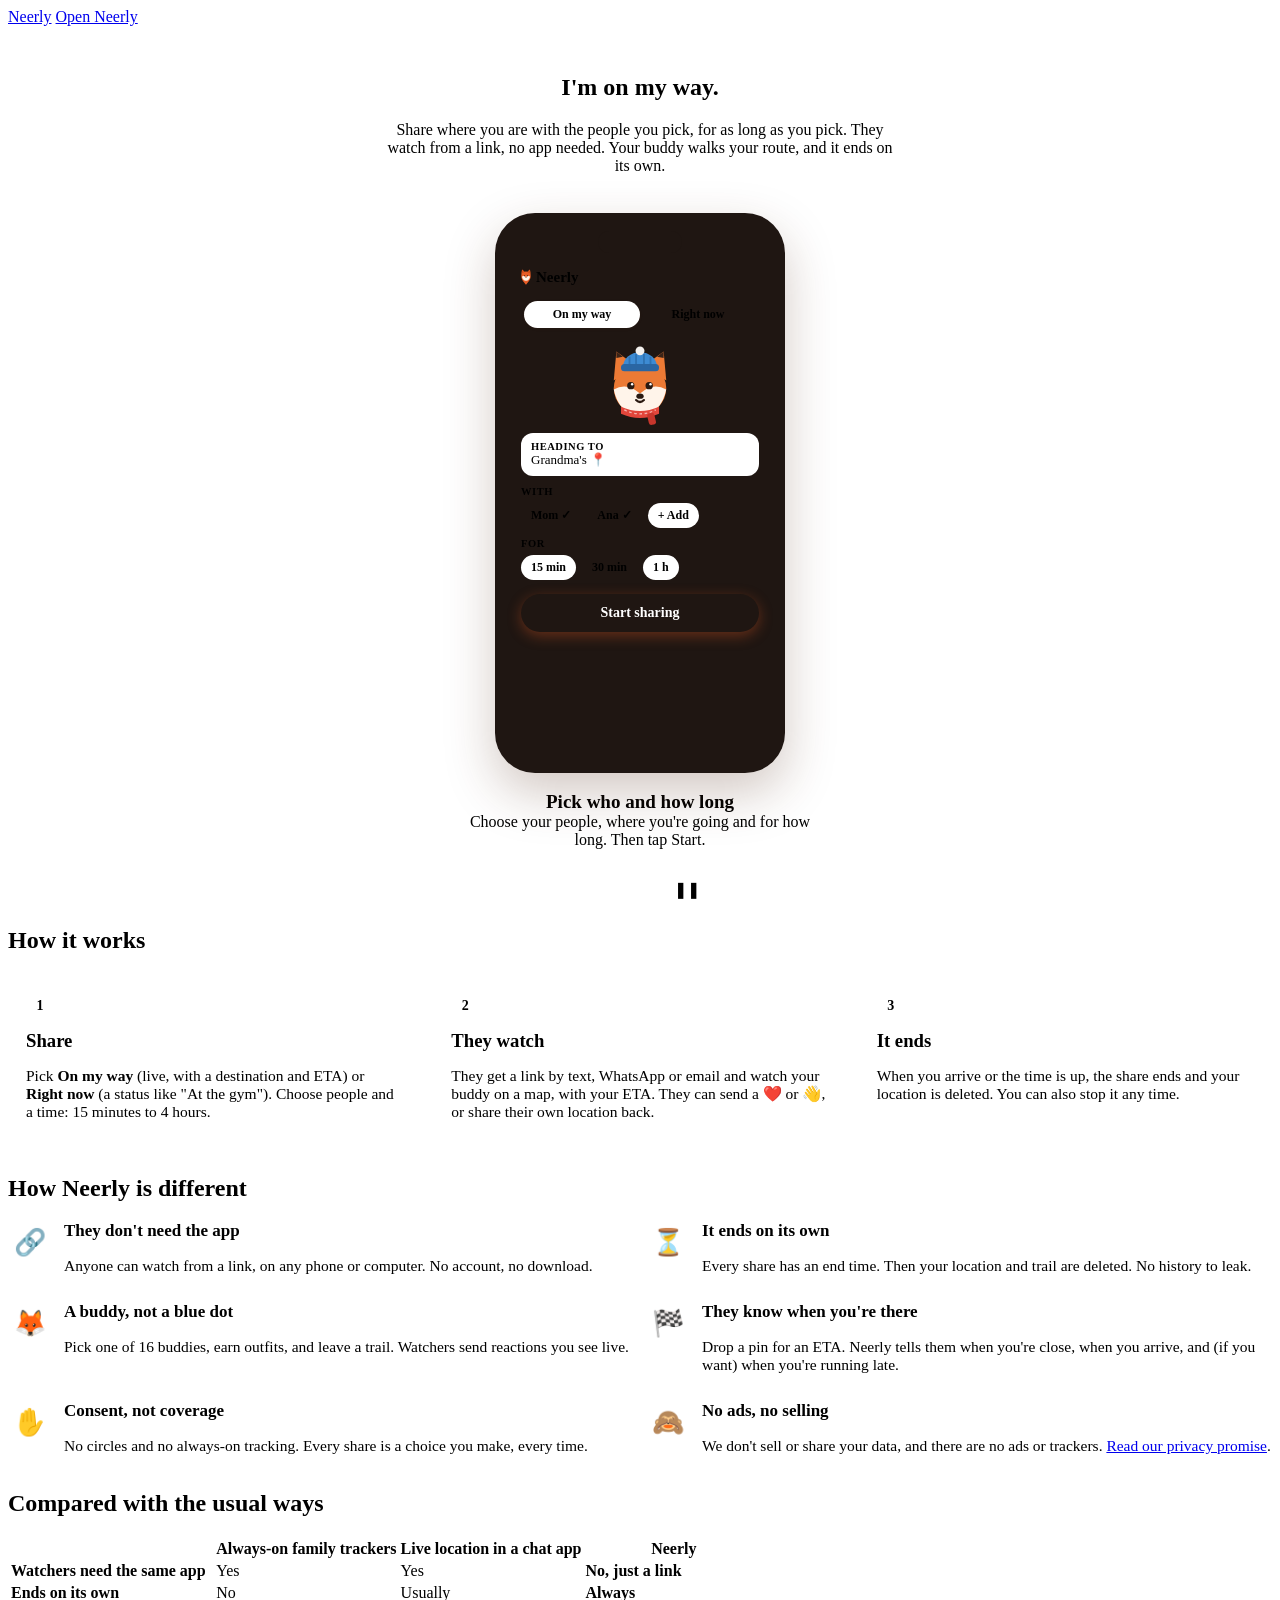
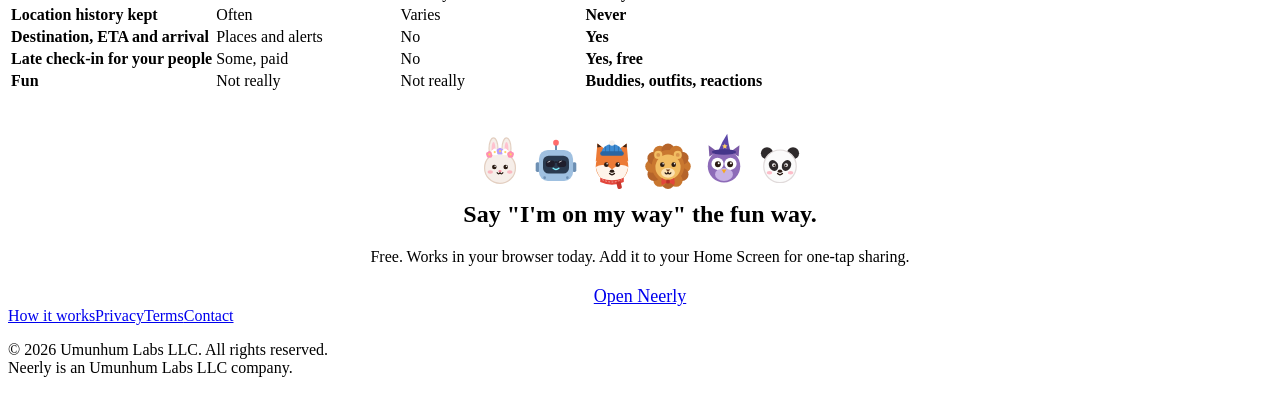
==== how/index.html @ 71abe356 "Add files via upload" ====
<!DOCTYPE html>
<html lang="en">
<head>
<meta charset="UTF-8">
<meta name="viewport" content="width=device-width, initial-scale=1, viewport-fit=cover">
<meta name="theme-color" content="#e85d26">
<title>How Neerly works</title>
<meta name="description" content="Share where you are with the people you pick, for as long as you pick. They watch from a link, no app needed, and it ends on its own.">
<meta property="og:title" content="How Neerly works">
<meta property="og:description" content="Send a link. Your buddy walks your route. It ends on its own.">
<meta property="og:image" content="https://neerly.net/neerly-assets/og.png">
<meta property="og:url" content="https://neerly.net/how/">
<meta name="twitter:card" content="summary_large_image">
<link rel="canonical" href="https://neerly.net/how/">
<link rel="icon" type="image/svg+xml" href="/neerly-assets/mark.svg">
<link rel="icon" type="image/png" sizes="32x32" href="/neerly-assets/favicon-32.png">
<link rel="apple-touch-icon" href="/neerly-assets/apple-touch-icon.png">
<link rel="preconnect" href="https://fonts.googleapis.com">
<link rel="preconnect" href="https://fonts.gstatic.com" crossorigin>
<link href="https://fonts.googleapis.com/css2?family=Figtree:wght@400;500;600;700;800&display=swap" rel="stylesheet">
<link rel="stylesheet" href="/neerly-assets/site.css">
<style>
.hero{text-align:center;padding:28px 0 8px}
.hero .lead{max-width:520px;margin:12px auto 0}
.hero .ctas{display:flex;gap:10px;justify-content:center;margin-top:20px;flex-wrap:wrap}

/* ── The reel ─────────────────────────────────────────── */
.reel{display:flex;flex-direction:column;align-items:center;margin:30px 0 8px}
.phone{position:relative;width:270px;height:540px;border-radius:40px;background:#1f1612;padding:10px;box-shadow:0 20px 50px rgba(80,40,20,.25)}
.phone::before{content:"";position:absolute;top:18px;left:50%;transform:translateX(-50%);width:84px;height:22px;border-radius:12px;background:#1f1612;z-index:5}
.screen{position:relative;width:100%;height:100%;border-radius:31px;overflow:hidden;background:var(--bg)}
.scene{position:absolute;inset:0;padding:46px 16px 16px;opacity:0;transition:opacity .45s ease;pointer-events:none}
.scene.on{opacity:1}
.bud{display:block}
.mini-brand{display:flex;align-items:center;gap:5px;font-weight:800;color:var(--accent);font-size:15px}
.mini-brand i{width:10px;height:16px;background:url(/neerly-assets/mark.svg) center/contain no-repeat}
.seg{display:flex;background:var(--accent-softer);border-radius:999px;padding:3px;margin:12px 0 10px;font-size:12px;font-weight:700}
.seg span{flex:1;text-align:center;padding:6px 0;border-radius:999px;color:var(--sub)}
.seg span.on{background:#fff;color:var(--accent-dark);box-shadow:0 1px 3px rgba(80,40,20,.12)}
.s1-buddy{width:84px;height:84px;margin:4px auto 6px}
.field{background:#fff;border:1px solid var(--border-strong);border-radius:12px;padding:8px 10px;font-size:13px;margin-top:8px}
.field small{display:block;color:var(--muted);font-size:10.5px;font-weight:600;text-transform:uppercase;letter-spacing:.05em}
.chips{display:flex;gap:6px;flex-wrap:wrap;margin-top:6px}
.chip{font-size:12px;font-weight:700;padding:5px 10px;border-radius:999px;background:#fff;border:1px solid var(--border-strong);color:var(--sub)}
.chip.on{background:var(--accent-soft);border-color:var(--accent);color:var(--accent-dark)}
.lbl{font-size:10.5px;font-weight:700;text-transform:uppercase;letter-spacing:.05em;color:var(--muted);margin-top:10px}
.go{margin-top:14px;background:var(--accent);color:#fff;font-weight:800;text-align:center;border-radius:999px;padding:11px 0;font-size:14px;position:relative;box-shadow:0 4px 14px rgba(232,93,38,.35)}
.tap{position:absolute;left:50%;top:50%;width:36px;height:36px;margin:-18px 0 0 -18px;border-radius:50%;background:rgba(255,255,255,.65);opacity:0}
.scene.on .tap{animation:tap 1s ease 1.9s 1 both}
@keyframes tap{0%{opacity:0;transform:scale(.4)}35%{opacity:1;transform:scale(1)}100%{opacity:0;transform:scale(1.8)}}

/* scene 2: Messages */
.msg-top{text-align:center;font-size:12px;color:#8a8f98;border-bottom:1px solid #eee;margin:-46px -16px 10px;padding:44px 0 8px;background:#f7f7f9}
.msg-top b{display:block;color:#222;font-size:13px}
.bubble-in{background:#e9e9eb;border-radius:18px;padding:10px 12px;font-size:13px;color:#111;max-width:85%;margin-top:10px;opacity:0;transform:translateY(8px)}
.linkcard{margin-top:8px;width:88%;border-radius:16px;overflow:hidden;background:#e9e9eb;opacity:0;transform:translateY(8px);position:relative}
.scene.on .bubble-in{animation:rise .4s ease .3s forwards}
.scene.on .linkcard{animation:rise .4s ease .9s forwards}
@keyframes rise{to{opacity:1;transform:none}}
.lc-img{background:var(--bg);display:flex;align-items:center;gap:8px;padding:12px}
.lc-img .bud{width:58px;height:58px;flex:none}
.lc-img b{font-size:14px;line-height:1.2;color:var(--text)}
.lc-img b em{font-style:normal;color:var(--accent-dark)}
.lc-meta{padding:7px 10px;font-size:11px;color:#555}
.lc-meta b{display:block;color:#111;font-size:12px}
.linkcard .tap{background:rgba(0,0,0,.18)}
.scene.on .linkcard .tap{animation-delay:2.2s}
.note2{margin-top:14px;font-size:12px;color:var(--sub);text-align:center;opacity:0}
.scene.on .note2{animation:rise .4s ease 1.6s forwards}

/* scene 3: the live map */
.live-head{margin:-46px -16px 0;padding:44px 14px 10px;background:#fff;border-bottom:1px solid var(--border);font-size:13px}
.live-head b{font-size:14px}
.live-head small{display:block;color:var(--muted);font-size:11.5px}
.map{position:absolute;left:0;right:0;top:100px;bottom:0;background:#f3efe6;overflow:hidden}
.map svg.streets{position:absolute;inset:0}
.walker{position:absolute;left:0;top:0;width:44px;height:44px;offset-path:path('M36 318 C 60 262, 118 284, 128 222 S 196 150, 206 92');offset-rotate:0deg;offset-distance:0%}
.scene.on .walker{animation:walk 4.2s cubic-bezier(.45,.05,.4,1) .3s forwards}
@keyframes walk{to{offset-distance:96%}}
.trail-mask{stroke-dasharray:1;stroke-dashoffset:1}
.scene.on .trail-mask{animation:draw 4.2s cubic-bezier(.45,.05,.4,1) .3s forwards}
@keyframes draw{to{stroke-dashoffset:.04}}
.flag{position:absolute;left:198px;top:62px;font-size:22px}
.eta{position:absolute;left:12px;right:12px;bottom:12px;background:#fff;border-radius:14px;box-shadow:var(--shadow);padding:9px 12px;font-size:13px;display:flex;justify-content:space-between;align-items:center}
.eta b{font-size:15px}
.eta .en{display:inline-grid}
.eta .en b{grid-area:1/1}
.eta .e2{opacity:0}
.scene.on .eta .e1{animation:fadeOut .3s linear 2.8s forwards}
.scene.on .eta .e2{animation:fadeIn .3s linear 2.8s forwards}
@keyframes fadeOut{to{opacity:0}}
@keyframes fadeIn{to{opacity:1}}
.watching{position:absolute;left:12px;top:10px;background:var(--green-soft);color:var(--green);font-weight:700;font-size:12px;border-radius:999px;padding:5px 10px;opacity:0}
.scene.on .watching{animation:rise .4s ease .5s forwards}
.react{position:absolute;right:22px;bottom:70px;font-size:13px;font-weight:700;color:var(--text);background:#fff;border-radius:999px;padding:4px 9px;box-shadow:var(--shadow);opacity:0}
.scene.on .react{animation:floatUp 1.8s ease 1.6s forwards}
.scene.on .react.r2{animation-delay:2.6s;right:60px}
@keyframes floatUp{0%{opacity:0;transform:translateY(10px) scale(.8)}20%{opacity:1;transform:none}80%{opacity:1}100%{opacity:0;transform:translateY(-90px)}}

/* scene 4: arrival */
.arrive{text-align:center;padding-top:40px}
.arrive .bud{width:110px;height:110px;margin:0 auto;animation:none}
.scene.on .arrive .bud{animation:hop .6s ease .2s 2}
@keyframes hop{50%{transform:translateY(-14px)}}
.arrive h4{font-size:19px;font-weight:800;margin-top:12px;line-height:1.25}
.arrive p{font-size:13px;color:var(--sub);margin-top:4px}
.ended{margin-top:22px;background:#fff;border:1px solid var(--border);border-radius:14px;padding:12px;font-size:13px;text-align:left;opacity:0}
.scene.on .ended{animation:rise .4s ease 1.3s forwards}
.ended div{display:flex;gap:8px;align-items:center;margin:4px 0}
.ended .ok{color:var(--green);font-weight:800}
.confetti{position:absolute;inset:0;pointer-events:none}
.confetti span{position:absolute;top:-20px;font-size:18px;opacity:0}
.scene.on .confetti span{animation:fall 2.2s ease-in forwards}
@keyframes fall{0%{opacity:1;transform:translateY(0) rotate(0)}100%{opacity:0;transform:translateY(420px) rotate(260deg)}}

.reel-cap{margin-top:18px;text-align:center;min-height:76px;max-width:360px}
.reel-cap b{display:block;font-size:19px;font-weight:800}
.reel-cap span{color:var(--sub);font-size:16px}
.reel-ctl{display:flex;align-items:center;gap:10px;margin-top:6px}
.reel-ctl button{border:none;background:none;cursor:pointer;font:inherit}
.dots{display:flex;gap:8px}
.dots button{width:10px;height:10px;border-radius:50%;background:var(--border-strong);padding:0}
.dots button.on{background:var(--accent);width:26px;border-radius:999px}
.pp{width:34px;height:34px;border-radius:50%;background:var(--accent-softer)!important;color:var(--accent-dark);font-size:13px;font-weight:800}
@media (prefers-reduced-motion:reduce){
  .scene{transition:none}
  .scene.on *,.scene.on{animation:none!important}
  .scene.on .bubble-in,.scene.on .linkcard,.scene.on .note2,.scene.on .watching,.scene.on .ended{opacity:1;transform:none}
  .walker{offset-distance:70%}.trail-mask{stroke-dashoffset:.3}
}

/* ── Steps and differences ────────────────────────────── */
.steps{display:grid;grid-template-columns:repeat(3,1fr);gap:12px;margin-top:8px}
.steps .card{padding:18px}
.steps .n{display:inline-grid;place-items:center;width:28px;height:28px;border-radius:50%;background:var(--accent-soft);color:var(--accent-dark);font-weight:800;font-size:14px}
.steps h3{margin:10px 0 4px}
.steps p{color:var(--sub);font-size:15.5px}
.usps{display:grid;grid-template-columns:repeat(2,1fr);gap:12px;margin-top:8px}
.usp{display:flex;gap:12px;align-items:flex-start}
.usp .ic{font-size:26px;line-height:1;flex:none;width:44px;height:44px;border-radius:12px;background:var(--accent-softer);display:grid;place-items:center}
.usp h3{margin:0 0 3px;font-size:17px}
.usp p{color:var(--sub);font-size:15.5px}
.cmp td:first-child{font-weight:600}
.cmp td.y{color:var(--green);font-weight:800}
.cmp td.n{color:var(--muted)}
.cmp th:last-child,.cmp td:last-child{background:var(--accent-softer)}
.buddies{display:flex;justify-content:center;gap:4px;margin:6px 0 0}
.buddies svg{width:52px;height:52px}
.cta{text-align:center;margin-top:44px}
.cta .pill{font-size:18px;padding:14px 28px}
@media (max-width:640px){.steps,.usps{grid-template-columns:1fr}.cmp{font-size:13.5px}.cmp th,.cmp td{padding:8px 7px}}
</style>
</head>
<body>
<div class="wrap">
  <header class="top">
    <a class="brand" href="/"><span class="dot"></span>Neerly</a>
    <a class="pill pill-primary" href="/">Open Neerly</a>
  </header>

  <section class="hero">
    <h1>I'm on my way.</h1>
    <p class="lead">Share where you are with the people you pick, for as long as you pick. They watch from a link, no app needed. Your buddy walks your route, and it ends on its own.</p>
  </section>

  <!-- The reel: four short scenes that play on a loop -->
  <section class="reel" aria-label="How Neerly works, in four steps">
    <div class="phone"><div class="screen">

      <div class="scene on" data-cap="1">
        <div class="mini-brand"><i></i>Neerly</div>
        <div class="seg"><span class="on">On my way</span><span>Right now</span></div>
        <svg class="bud s1-buddy" viewBox="0 0 64 64" overflow="visible"><path d="M12 30 L14 8 L29 19 Z" fill="#ec7a35"/><path d="M52 30 L50 8 L35 19 Z" fill="#ec7a35"/><path d="M14 13 L14 8 L19 12 Z" fill="#3a2418"/><path d="M50 13 L50 8 L45 12 Z" fill="#3a2418"/>
     <circle cx="32" cy="36" r="20" fill="#ec7a35"/>
     <path d="M12 37 Q22 31 32 40 Q42 31 52 37 Q48 56 32 56 Q16 56 12 37 Z" fill="#fff4ea"/>
     <circle cx="25" cy="34" r="2.8" fill="#2a1a12"/><circle cx="39" cy="34" r="2.8" fill="#2a1a12"/><circle cx="26" cy="33" r="0.9333333333333332" fill="#fff"/><circle cx="40" cy="33" r="0.9333333333333332" fill="#fff"/><ellipse cx="32" cy="42" rx="2.8" ry="2" fill="#2a1a12"/><path d="M29 45 q3 3 6 0" stroke="#2a1a12" stroke-width="1.7" fill="none" stroke-linecap="round"/><path d="M17.5 50 Q32 56.5 46.5 50 L46.5 55.5 Q32 62 17.5 55.5 Z" fill="#e2463b"/><path d="M20 52.5 Q32 58.5 44 52.5" stroke="#fff" stroke-width="1" stroke-dasharray="2 2" fill="none" opacity=".6"/><rect x="37" y="55" width="5.5" height="9" rx="2" fill="#c7362c" transform="rotate(-14 39.7 55)"/><path d="M19 20 a13 11.5 0 0 1 26 0 z" fill="#3d8bd3"/><path d="M24 12 v7 M29 9.5 v9 M35 9.5 v9 M40 12 v7" stroke="#2f73b3" stroke-width="1.4"/><rect x="17.5" y="17.5" width="29" height="5.5" rx="2.7" fill="#2a66a3"/><circle cx="32" cy="7.5" r="3.4" fill="#f4f1ee"/></svg>
        <div class="field"><small>Heading to</small>Grandma's 📍</div>
        <div class="lbl">With</div>
        <div class="chips"><span class="chip on">Mom ✓</span><span class="chip on">Ana ✓</span><span class="chip">+ Add</span></div>
        <div class="lbl">For</div>
        <div class="chips"><span class="chip">15 min</span><span class="chip on">30 min</span><span class="chip">1 h</span></div>
        <div class="go">Start sharing<span class="tap"></span></div>
      </div>

      <div class="scene" data-cap="2">
        <div class="msg-top"><b>Joy</b>Messages</div>
        <div class="bubble-in">Leaving now!</div>
        <div class="linkcard">
          <div class="lc-img"><svg class="bud" viewBox="0 0 64 64" overflow="visible"><path d="M12 30 L14 8 L29 19 Z" fill="#ec7a35"/><path d="M52 30 L50 8 L35 19 Z" fill="#ec7a35"/><path d="M14 13 L14 8 L19 12 Z" fill="#3a2418"/><path d="M50 13 L50 8 L45 12 Z" fill="#3a2418"/>
     <circle cx="32" cy="36" r="20" fill="#ec7a35"/>
     <path d="M12 37 Q22 31 32 40 Q42 31 52 37 Q48 56 32 56 Q16 56 12 37 Z" fill="#fff4ea"/>
     <circle cx="25" cy="34" r="2.8" fill="#2a1a12"/><circle cx="39" cy="34" r="2.8" fill="#2a1a12"/><circle cx="26" cy="33" r="0.9333333333333332" fill="#fff"/><circle cx="40" cy="33" r="0.9333333333333332" fill="#fff"/><ellipse cx="32" cy="42" rx="2.8" ry="2" fill="#2a1a12"/><path d="M29 45 q3 3 6 0" stroke="#2a1a12" stroke-width="1.7" fill="none" stroke-linecap="round"/><path d="M17.5 50 Q32 56.5 46.5 50 L46.5 55.5 Q32 62 17.5 55.5 Z" fill="#e2463b"/><path d="M20 52.5 Q32 58.5 44 52.5" stroke="#fff" stroke-width="1" stroke-dasharray="2 2" fill="none" opacity=".6"/><rect x="37" y="55" width="5.5" height="9" rx="2" fill="#c7362c" transform="rotate(-14 39.7 55)"/><path d="M19 20 a13 11.5 0 0 1 26 0 z" fill="#3d8bd3"/><path d="M24 12 v7 M29 9.5 v9 M35 9.5 v9 M40 12 v7" stroke="#2f73b3" stroke-width="1.4"/><rect x="17.5" y="17.5" width="29" height="5.5" rx="2.7" fill="#2a66a3"/><circle cx="32" cy="7.5" r="3.4" fill="#f4f1ee"/></svg><b>Joy is on the way to <em>Grandma's</em></b></div>
          <div class="lc-meta"><b>Tap to watch live · Neerly</b>go.neerly.net</div>
          <span class="tap"></span>
        </div>
        <p class="note2">Opens in the browser.<br>No app. No sign-up.</p>
      </div>

      <div class="scene" data-cap="3">
        <div class="live-head"><b>Joy</b> is on the way<small>to Grandma's · until 6:45 PM</small></div>
        <div class="map">
          <svg class="streets" viewBox="0 0 250 420" preserveAspectRatio="xMidYMid slice" aria-hidden="true">
            <defs><mask id="reveal"><path class="trail-mask" pathLength="1" d="M36 318 C 60 262, 118 284, 128 222 S 196 150, 206 92" stroke="#fff" stroke-width="12" fill="none"/></mask></defs>
            <g stroke="#fff" stroke-width="14" fill="none" stroke-linecap="round">
              <path d="M-10 300 L260 250"/><path d="M60 -10 L110 430"/><path d="M-10 140 L260 110"/><path d="M180 -10 L230 430"/>
            </g>
            <g stroke="#fff" stroke-width="6" fill="none"><path d="M-10 210 L260 190"/><path d="M140 -10 L150 430"/><path d="M20 -10 L30 430"/></g>
            <rect x="160" y="300" width="70" height="60" rx="8" fill="#d9ead3"/><rect x="74" y="20" width="56" height="70" rx="8" fill="#d9ead3"/>
            <path mask="url(#reveal)" d="M36 318 C 60 262, 118 284, 128 222 S 196 150, 206 92" stroke="#e85d26" stroke-width="5" stroke-dasharray="0.1 9" stroke-linecap="round" fill="none"/>
          </svg>
          <span class="flag" aria-hidden="true">🏁</span>
          <svg class="bud walker" viewBox="0 0 64 64" overflow="visible"><path d="M12 30 L14 8 L29 19 Z" fill="#ec7a35"/><path d="M52 30 L50 8 L35 19 Z" fill="#ec7a35"/><path d="M14 13 L14 8 L19 12 Z" fill="#3a2418"/><path d="M50 13 L50 8 L45 12 Z" fill="#3a2418"/>
     <circle cx="32" cy="36" r="20" fill="#ec7a35"/>
     <path d="M12 37 Q22 31 32 40 Q42 31 52 37 Q48 56 32 56 Q16 56 12 37 Z" fill="#fff4ea"/>
     <circle cx="25" cy="34" r="2.8" fill="#2a1a12"/><circle cx="39" cy="34" r="2.8" fill="#2a1a12"/><circle cx="26" cy="33" r="0.9333333333333332" fill="#fff"/><circle cx="40" cy="33" r="0.9333333333333332" fill="#fff"/><ellipse cx="32" cy="42" rx="2.8" ry="2" fill="#2a1a12"/><path d="M29 45 q3 3 6 0" stroke="#2a1a12" stroke-width="1.7" fill="none" stroke-linecap="round"/><path d="M17.5 50 Q32 56.5 46.5 50 L46.5 55.5 Q32 62 17.5 55.5 Z" fill="#e2463b"/><path d="M20 52.5 Q32 58.5 44 52.5" stroke="#fff" stroke-width="1" stroke-dasharray="2 2" fill="none" opacity=".6"/><rect x="37" y="55" width="5.5" height="9" rx="2" fill="#c7362c" transform="rotate(-14 39.7 55)"/><path d="M19 20 a13 11.5 0 0 1 26 0 z" fill="#3d8bd3"/><path d="M24 12 v7 M29 9.5 v9 M35 9.5 v9 M40 12 v7" stroke="#2f73b3" stroke-width="1.4"/><rect x="17.5" y="17.5" width="29" height="5.5" rx="2.7" fill="#2a66a3"/><circle cx="32" cy="7.5" r="3.4" fill="#f4f1ee"/></svg>
          <span class="watching">👀 Mom is watching</span>
          <span class="react">❤️ Mom</span><span class="react r2">👋 Ana</span>
          <div class="eta"><span>Joy is <span class="en"><b class="e1">~7 min</b><b class="e2">~2 min</b></span> away</span><span class="muted">🔋 82%</span></div>
        </div>
      </div>

      <div class="scene" data-cap="4">
        <div class="confetti" aria-hidden="true"><span style="left:12%;animation-delay:.1s">🎉</span><span style="left:34%;animation-delay:.35s">✨</span><span style="left:58%;animation-delay:.2s">🎊</span><span style="left:80%;animation-delay:.5s">✨</span></div>
        <div class="arrive">
          <svg class="bud" viewBox="0 0 64 64" overflow="visible"><path d="M12 30 L14 8 L29 19 Z" fill="#ec7a35"/><path d="M52 30 L50 8 L35 19 Z" fill="#ec7a35"/><path d="M14 13 L14 8 L19 12 Z" fill="#3a2418"/><path d="M50 13 L50 8 L45 12 Z" fill="#3a2418"/>
     <circle cx="32" cy="36" r="20" fill="#ec7a35"/>
     <path d="M12 37 Q22 31 32 40 Q42 31 52 37 Q48 56 32 56 Q16 56 12 37 Z" fill="#fff4ea"/>
     <circle cx="25" cy="34" r="2.8" fill="#2a1a12"/><circle cx="39" cy="34" r="2.8" fill="#2a1a12"/><circle cx="26" cy="33" r="0.9333333333333332" fill="#fff"/><circle cx="40" cy="33" r="0.9333333333333332" fill="#fff"/><ellipse cx="32" cy="42" rx="2.8" ry="2" fill="#2a1a12"/><path d="M29 45 q3 3 6 0" stroke="#2a1a12" stroke-width="1.7" fill="none" stroke-linecap="round"/><path d="M17.5 50 Q32 56.5 46.5 50 L46.5 55.5 Q32 62 17.5 55.5 Z" fill="#e2463b"/><path d="M20 52.5 Q32 58.5 44 52.5" stroke="#fff" stroke-width="1" stroke-dasharray="2 2" fill="none" opacity=".6"/><rect x="37" y="55" width="5.5" height="9" rx="2" fill="#c7362c" transform="rotate(-14 39.7 55)"/><path d="M19 20 a13 11.5 0 0 1 26 0 z" fill="#3d8bd3"/><path d="M24 12 v7 M29 9.5 v9 M35 9.5 v9 M40 12 v7" stroke="#2f73b3" stroke-width="1.4"/><rect x="17.5" y="17.5" width="29" height="5.5" rx="2.7" fill="#2a66a3"/><circle cx="32" cy="7.5" r="3.4" fill="#f4f1ee"/></svg>
          <h4>Joy arrived at<br>Grandma's 🎉</h4>
          <p>Mom and Ana were told.</p>
          <div class="ended">
            <div><span class="ok">✓</span>Share ended by itself</div>
            <div><span class="ok">✓</span>Location and trail deleted</div>
            <div><span class="ok">✓</span>The link stops working</div>
          </div>
        </div>
      </div>

    </div></div>

    <div class="reel-cap" aria-live="polite"><b id="cap-t">Pick who and how long</b><span id="cap-s">Choose your people, where you're going and for how long. Then tap Start.</span></div>
    <div class="reel-ctl">
      <div class="dots" role="tablist">
        <button role="tab" aria-label="Step 1: pick who and how long" class="on"></button>
        <button role="tab" aria-label="Step 2: they get a link"></button>
        <button role="tab" aria-label="Step 3: they watch your buddy"></button>
        <button role="tab" aria-label="Step 4: you arrive, it ends"></button>
      </div>
      <button class="pp" id="pp" aria-label="Pause">❚❚</button>
    </div>
  </section>

  <h2>How it works</h2>
  <div class="steps">
    <div class="card"><span class="n">1</span><h3>Share</h3><p>Pick <b>On my way</b> (live, with a destination and ETA) or <b>Right now</b> (a status like "At the gym"). Choose people and a time: 15 minutes to 4 hours.</p></div>
    <div class="card"><span class="n">2</span><h3>They watch</h3><p>They get a link by text, WhatsApp or email and watch your buddy on a map, with your ETA. They can send a ❤️ or 👋, or share their own location back.</p></div>
    <div class="card"><span class="n">3</span><h3>It ends</h3><p>When you arrive or the time is up, the share ends and your location is deleted. You can also stop it any time.</p></div>
  </div>

  <h2>How Neerly is different</h2>
  <div class="usps">
    <div class="card usp"><span class="ic">🔗</span><div><h3>They don't need the app</h3><p>Anyone can watch from a link, on any phone or computer. No account, no download.</p></div></div>
    <div class="card usp"><span class="ic">⏳</span><div><h3>It ends on its own</h3><p>Every share has an end time. Then your location and trail are deleted. No history to leak.</p></div></div>
    <div class="card usp"><span class="ic">🦊</span><div><h3>A buddy, not a blue dot</h3><p>Pick one of 16 buddies, earn outfits, and leave a trail. Watchers send reactions you see live.</p></div></div>
    <div class="card usp"><span class="ic">🏁</span><div><h3>They know when you're there</h3><p>Drop a pin for an ETA. Neerly tells them when you're close, when you arrive, and (if you want) when you're running late.</p></div></div>
    <div class="card usp"><span class="ic">✋</span><div><h3>Consent, not coverage</h3><p>No circles and no always-on tracking. Every share is a choice you make, every time.</p></div></div>
    <div class="card usp"><span class="ic">🙈</span><div><h3>No ads, no selling</h3><p>We don't sell or share your data, and there are no ads or trackers. <a href="/privacy/">Read our privacy promise</a>.</p></div></div>
  </div>

  <h2>Compared with the usual ways</h2>
  <div class="scroll-x">
  <table class="tbl cmp">
    <tr><th></th><th>Always-on family trackers</th><th>Live location in a chat app</th><th>Neerly</th></tr>
    <tr><td>Watchers need the same app</td><td class="n">Yes</td><td class="n">Yes</td><td class="y">No, just a link</td></tr>
    <tr><td>Ends on its own</td><td class="n">No</td><td>Usually</td><td class="y">Always</td></tr>
    <tr><td>Location history kept</td><td class="n">Often</td><td>Varies</td><td class="y">Never</td></tr>
    <tr><td>Destination, ETA and arrival</td><td>Places and alerts</td><td class="n">No</td><td class="y">Yes</td></tr>
    <tr><td>Late check-in for your people</td><td>Some, paid</td><td class="n">No</td><td class="y">Yes, free</td></tr>
    <tr><td>Fun</td><td class="n">Not really</td><td class="n">Not really</td><td class="y">Buddies, outfits, reactions</td></tr>
  </table>
  </div>

  <div class="cta">
    <div class="buddies" aria-hidden="true">
      <svg viewBox="0 0 64 64" overflow="visible"><ellipse cx="24" cy="14" rx="5.5" ry="13" fill="#f6eee9" stroke="#e3cfc1" stroke-width="1.5"/><ellipse cx="24" cy="15" rx="2.4" ry="9" fill="#ffc2cf"/>
     <ellipse cx="40" cy="14" rx="5.5" ry="13" fill="#f6eee9" stroke="#e3cfc1" stroke-width="1.5"/><ellipse cx="40" cy="15" rx="2.4" ry="9" fill="#ffc2cf"/>
     <circle cx="32" cy="38" r="19" fill="#f6eee9" stroke="#e3cfc1" stroke-width="1.5"/>
     <circle cx="25" cy="37" r="2.8" fill="#2a1a12"/><circle cx="39" cy="37" r="2.8" fill="#2a1a12"/><circle cx="26" cy="36" r="0.9333333333333332" fill="#fff"/><circle cx="40" cy="36" r="0.9333333333333332" fill="#fff"/><ellipse cx="20" cy="43" rx="3.4" ry="2.1" fill="#ff7f98" opacity=".5"/><ellipse cx="44" cy="43" rx="3.4" ry="2.1" fill="#ff7f98" opacity=".5"/><ellipse cx="32" cy="42" rx="2" ry="1.4" fill="#ff8fa3"/><path d="M28.5 44 q1.75 2.6 3.5 0 q1.75 2.6 3.5 0" stroke="#2a1a12" stroke-width="1.6" fill="none" stroke-linecap="round"/><path d="M17 23 Q32 15 47 23" stroke="#5cae5a" stroke-width="2" fill="none"/><g transform="translate(19 21.5)"><circle r="2.3" cx="0" cy="-2" fill="#ff8fb1"/><circle r="2.3" cx="1.9" cy="-0.6" fill="#ff8fb1"/><circle r="2.3" cx="1.2" cy="1.7" fill="#ff8fb1"/><circle r="2.3" cx="-1.2" cy="1.7" fill="#ff8fb1"/><circle r="2.3" cx="-1.9" cy="-0.6" fill="#ff8fb1"/><circle r="1.4" fill="#ffd166"/></g><g transform="translate(25.5 18.5)"><circle r="2.3" cx="0" cy="-2" fill="#fff"/><circle r="2.3" cx="1.9" cy="-0.6" fill="#fff"/><circle r="2.3" cx="1.2" cy="1.7" fill="#fff"/><circle r="2.3" cx="-1.2" cy="1.7" fill="#fff"/><circle r="2.3" cx="-1.9" cy="-0.6" fill="#fff"/><circle r="1.4" fill="#ffd166"/></g><g transform="translate(32 17.5)"><circle r="2.3" cx="0" cy="-2" fill="#b69cff"/><circle r="2.3" cx="1.9" cy="-0.6" fill="#b69cff"/><circle r="2.3" cx="1.2" cy="1.7" fill="#b69cff"/><circle r="2.3" cx="-1.2" cy="1.7" fill="#b69cff"/><circle r="2.3" cx="-1.9" cy="-0.6" fill="#b69cff"/><circle r="1.4" fill="#ffd166"/></g><g transform="translate(38.5 18.5)"><circle r="2.3" cx="0" cy="-2" fill="#fff"/><circle r="2.3" cx="1.9" cy="-0.6" fill="#fff"/><circle r="2.3" cx="1.2" cy="1.7" fill="#fff"/><circle r="2.3" cx="-1.2" cy="1.7" fill="#fff"/><circle r="2.3" cx="-1.9" cy="-0.6" fill="#fff"/><circle r="1.4" fill="#ffd166"/></g><g transform="translate(45 21.5)"><circle r="2.3" cx="0" cy="-2" fill="#ff8fb1"/><circle r="2.3" cx="1.9" cy="-0.6" fill="#ff8fb1"/><circle r="2.3" cx="1.2" cy="1.7" fill="#ff8fb1"/><circle r="2.3" cx="-1.2" cy="1.7" fill="#ff8fb1"/><circle r="2.3" cx="-1.9" cy="-0.6" fill="#ff8fb1"/><circle r="1.4" fill="#ffd166"/></g></svg><svg viewBox="0 0 64 64" overflow="visible"><path d="M32 16 V8" stroke="#6d8fb3" stroke-width="2.5"/><circle cx="32" cy="7" r="3.5" fill="#ff6b6b"/>
     <rect x="7" y="31" width="5" height="12" rx="2" fill="#6d8fb3"/><rect x="52" y="31" width="5" height="12" rx="2" fill="#6d8fb3"/>
     <rect x="11" y="16" width="42" height="38" rx="11" fill="#9fc0e0"/><rect x="16" y="23" width="32" height="22" rx="7" fill="#2a3a4f"/>
     <circle cx="25" cy="33" r="3.2" fill="#7ff0ff"/><circle cx="39" cy="33" r="3.2" fill="#7ff0ff"/><path d="M28.5 38.5 q3.5 3 7 0" stroke="#7ff0ff" stroke-width="1.8" fill="none" stroke-linecap="round"/>
     <circle cx="18" cy="50" r="1.6" fill="#6d8fb3"/><circle cx="46" cy="50" r="1.6" fill="#6d8fb3"/><rect x="19.5" y="28.8" width="11" height="8" rx="3.2" fill="#1f1d2b"/><rect x="33.5" y="28.8" width="11" height="8" rx="3.2" fill="#1f1d2b"/><path d="M30.5 31.5 Q32 29.5 33.5 31.5" stroke="#1f1d2b" stroke-width="1.6" fill="none"/><path d="M22 31 l2.5 -1.2 M36 31 l2.5 -1.2" stroke="#fff" stroke-width="1.1" stroke-linecap="round" opacity=".8"/></svg><svg viewBox="0 0 64 64" overflow="visible"><path d="M12 30 L14 8 L29 19 Z" fill="#ec7a35"/><path d="M52 30 L50 8 L35 19 Z" fill="#ec7a35"/><path d="M14 13 L14 8 L19 12 Z" fill="#3a2418"/><path d="M50 13 L50 8 L45 12 Z" fill="#3a2418"/>
     <circle cx="32" cy="36" r="20" fill="#ec7a35"/>
     <path d="M12 37 Q22 31 32 40 Q42 31 52 37 Q48 56 32 56 Q16 56 12 37 Z" fill="#fff4ea"/>
     <circle cx="25" cy="34" r="2.8" fill="#2a1a12"/><circle cx="39" cy="34" r="2.8" fill="#2a1a12"/><circle cx="26" cy="33" r="0.9333333333333332" fill="#fff"/><circle cx="40" cy="33" r="0.9333333333333332" fill="#fff"/><ellipse cx="32" cy="42" rx="2.8" ry="2" fill="#2a1a12"/><path d="M29 45 q3 3 6 0" stroke="#2a1a12" stroke-width="1.7" fill="none" stroke-linecap="round"/><path d="M17.5 50 Q32 56.5 46.5 50 L46.5 55.5 Q32 62 17.5 55.5 Z" fill="#e2463b"/><path d="M20 52.5 Q32 58.5 44 52.5" stroke="#fff" stroke-width="1" stroke-dasharray="2 2" fill="none" opacity=".6"/><rect x="37" y="55" width="5.5" height="9" rx="2" fill="#c7362c" transform="rotate(-14 39.7 55)"/><path d="M19 20 a13 11.5 0 0 1 26 0 z" fill="#3d8bd3"/><path d="M24 12 v7 M29 9.5 v9 M35 9.5 v9 M40 12 v7" stroke="#2f73b3" stroke-width="1.4"/><rect x="17.5" y="17.5" width="29" height="5.5" rx="2.7" fill="#2a66a3"/><circle cx="32" cy="7.5" r="3.4" fill="#f4f1ee"/></svg><svg viewBox="0 0 64 64" overflow="visible"><circle cx="52.0" cy="36.0" r="8" fill="#c9772f"/><circle cx="49.3" cy="46.0" r="8" fill="#b5642a"/><circle cx="42.0" cy="53.3" r="8" fill="#c9772f"/><circle cx="32.0" cy="56.0" r="8" fill="#b5642a"/><circle cx="22.0" cy="53.3" r="8" fill="#c9772f"/><circle cx="14.7" cy="46.0" r="8" fill="#b5642a"/><circle cx="12.0" cy="36.0" r="8" fill="#c9772f"/><circle cx="14.7" cy="26.0" r="8" fill="#b5642a"/><circle cx="22.0" cy="18.7" r="8" fill="#c9772f"/><circle cx="32.0" cy="16.0" r="8" fill="#b5642a"/><circle cx="42.0" cy="18.7" r="8" fill="#c9772f"/><circle cx="49.3" cy="26.0" r="8" fill="#b5642a"/>
     <circle cx="32" cy="36" r="20" fill="#c9772f"/>
     <circle cx="20" cy="22" r="5" fill="#f2bd62"/><circle cx="44" cy="22" r="5" fill="#f2bd62"/><circle cx="20" cy="22" r="2.4" fill="#d9944a"/><circle cx="44" cy="22" r="2.4" fill="#d9944a"/>
     <circle cx="32" cy="37" r="15.5" fill="#f2bd62"/><ellipse cx="32" cy="44" rx="8.5" ry="6" fill="#fbe2b3"/>
     <circle cx="25" cy="34" r="2.8" fill="#2a1a12"/><circle cx="39" cy="34" r="2.8" fill="#2a1a12"/><circle cx="26" cy="33" r="0.9333333333333332" fill="#fff"/><circle cx="40" cy="33" r="0.9333333333333332" fill="#fff"/><path d="M29.2 40 h5.6 l-2.8 3 Z" fill="#6e3f22"/><path d="M32 43 v1.5" stroke="#2a1a12" stroke-width="1.4"/><path d="M28.5 44.2 q1.75 2.6 3.5 0 q1.75 2.6 3.5 0" stroke="#2a1a12" stroke-width="1.6" fill="none" stroke-linecap="round"/><path d="M32 55 L24.5 50.5 Q23 55 24.5 59.5 Z M32 55 L39.5 50.5 Q41 55 39.5 59.5 Z" fill="#e2463b"/><rect x="29.8" y="52.7" width="4.4" height="4.6" rx="1.4" fill="#b8302a"/></svg><svg viewBox="0 0 64 64" overflow="visible"><path d="M14 24 L13 10 L24 18 Z" fill="#7b5aa6"/><path d="M50 24 L51 10 L40 18 Z" fill="#7b5aa6"/>
     <circle cx="32" cy="36" r="20" fill="#8d6bb8"/><ellipse cx="32" cy="46" rx="11" ry="8" fill="#c7b2e4"/>
     <circle cx="24" cy="33" r="7.5" fill="#fff"/><circle cx="40" cy="33" r="7.5" fill="#fff"/>
     <circle cx="24.5" cy="33.5" r="3.6" fill="#2a1a12"/><circle cx="39.5" cy="33.5" r="3.6" fill="#2a1a12"/><circle cx="25.5" cy="32.3" r="1.2" fill="#fff"/><circle cx="40.5" cy="32.3" r="1.2" fill="#fff"/>
     <path d="M29 40 L35 40 L32 45 Z" fill="#f6a623"/><path d="M24.5 18 Q30 5 36 -4 Q37 7 40 18 Z" fill="#5b47a8"/><ellipse cx="32" cy="18.5" rx="15" ry="3.4" fill="#45358a"/><path d="M33 8 l1 2.2 2.4 .3 -1.8 1.6 .5 2.4 -2.1 -1.2 -2.1 1.2 .5 -2.4 -1.8 -1.6 2.4 -.3z" fill="#ffd166"/></svg><svg viewBox="0 0 64 64" overflow="visible"><circle cx="16" cy="20" r="7.5" fill="#2e2a2b"/><circle cx="48" cy="20" r="7.5" fill="#2e2a2b"/>
     <circle cx="32" cy="36" r="20" fill="#fbfbfb" stroke="#e0dada" stroke-width="1.5"/>
     <ellipse cx="24" cy="35" rx="5.5" ry="7" fill="#2e2a2b" transform="rotate(-28 24 35)"/><ellipse cx="40" cy="35" rx="5.5" ry="7" fill="#2e2a2b" transform="rotate(28 40 35)"/>
     <circle cx="24.5" cy="34.5" r="2.3" fill="#fff"/><circle cx="39.5" cy="34.5" r="2.3" fill="#fff"/><circle cx="25" cy="35" r="1.2" fill="#2a1a12"/><circle cx="39" cy="35" r="1.2" fill="#2a1a12"/>
     <ellipse cx="19" cy="44" rx="3.4" ry="2.1" fill="#ff7f98" opacity=".5"/><ellipse cx="45" cy="44" rx="3.4" ry="2.1" fill="#ff7f98" opacity=".5"/><ellipse cx="32" cy="42" rx="2.8" ry="2" fill="#2a1a12"/><path d="M29 45 q3 3 6 0" stroke="#2a1a12" stroke-width="1.7" fill="none" stroke-linecap="round"/></svg>
    </div>
    <h2 style="margin-top:12px">Say "I'm on my way" the fun way.</h2>
    <p class="lead" style="margin-bottom:20px">Free. Works in your browser today. Add it to your Home Screen for one-tap sharing.</p>
    <a class="pill pill-primary" href="/">Open Neerly</a>
  </div>

  <footer class="site-foot">
    <nav><a href="/how/">How it works</a><a href="/privacy/">Privacy</a><a href="/terms/">Terms</a><a href="mailto:hello@neerly.net">Contact</a></nav>
    <p>© 2026 Umunhum Labs LLC. All rights reserved.<br>Neerly is an Umunhum Labs LLC company.</p>
  </footer>
</div>

<script>
(() => {
  const CAPS = [
    ['Pick who and how long', "Choose your people, where you're going and for how long. Then tap Start."],
    ['They get a link', 'It shows who it is and where you’re headed. It opens in the browser: no app, no sign-up.'],
    ['They watch your buddy', 'Your buddy walks your route, with your ETA. They can cheer you on with reactions.'],
    ['You arrive. It ends.', 'They’re told you made it. The share ends by itself and your location is deleted.'],
  ];
  const LEN = [3600, 4200, 5600, 4200];
  const scenes = [...document.querySelectorAll('.scene')];
  const dots = [...document.querySelectorAll('.dots button')];
  const pp = document.getElementById('pp');
  const reduce = matchMedia('(prefers-reduced-motion: reduce)').matches;
  let i = 0, timer = null, playing = !reduce;
  function show(n) {
    i = (n + scenes.length) % scenes.length;
    scenes.forEach((s, k) => {
      s.classList.remove('on');
      if (k === i) { void s.offsetWidth; s.classList.add('on'); } // restart its animations
    });
    dots.forEach((d, k) => { d.classList.toggle('on', k === i); d.setAttribute('aria-selected', k === i); });
    document.getElementById('cap-t').textContent = CAPS[i][0];
    document.getElementById('cap-s').textContent = CAPS[i][1];
    clearTimeout(timer);
    if (playing) timer = setTimeout(() => show(i + 1), LEN[i]);
  }
  function setPlaying(p) {
    playing = p;
    pp.textContent = p ? '❚❚' : '▶';
    pp.setAttribute('aria-label', p ? 'Pause' : 'Play');
    show(i);
  }
  dots.forEach((d, k) => d.addEventListener('click', () => show(k)));
  pp.addEventListener('click', () => setPlaying(!playing));
  document.addEventListener('visibilitychange', () => { if (document.hidden) clearTimeout(timer); else if (playing) show(i); });
  setPlaying(playing);
})();
</script>
</body>
</html>
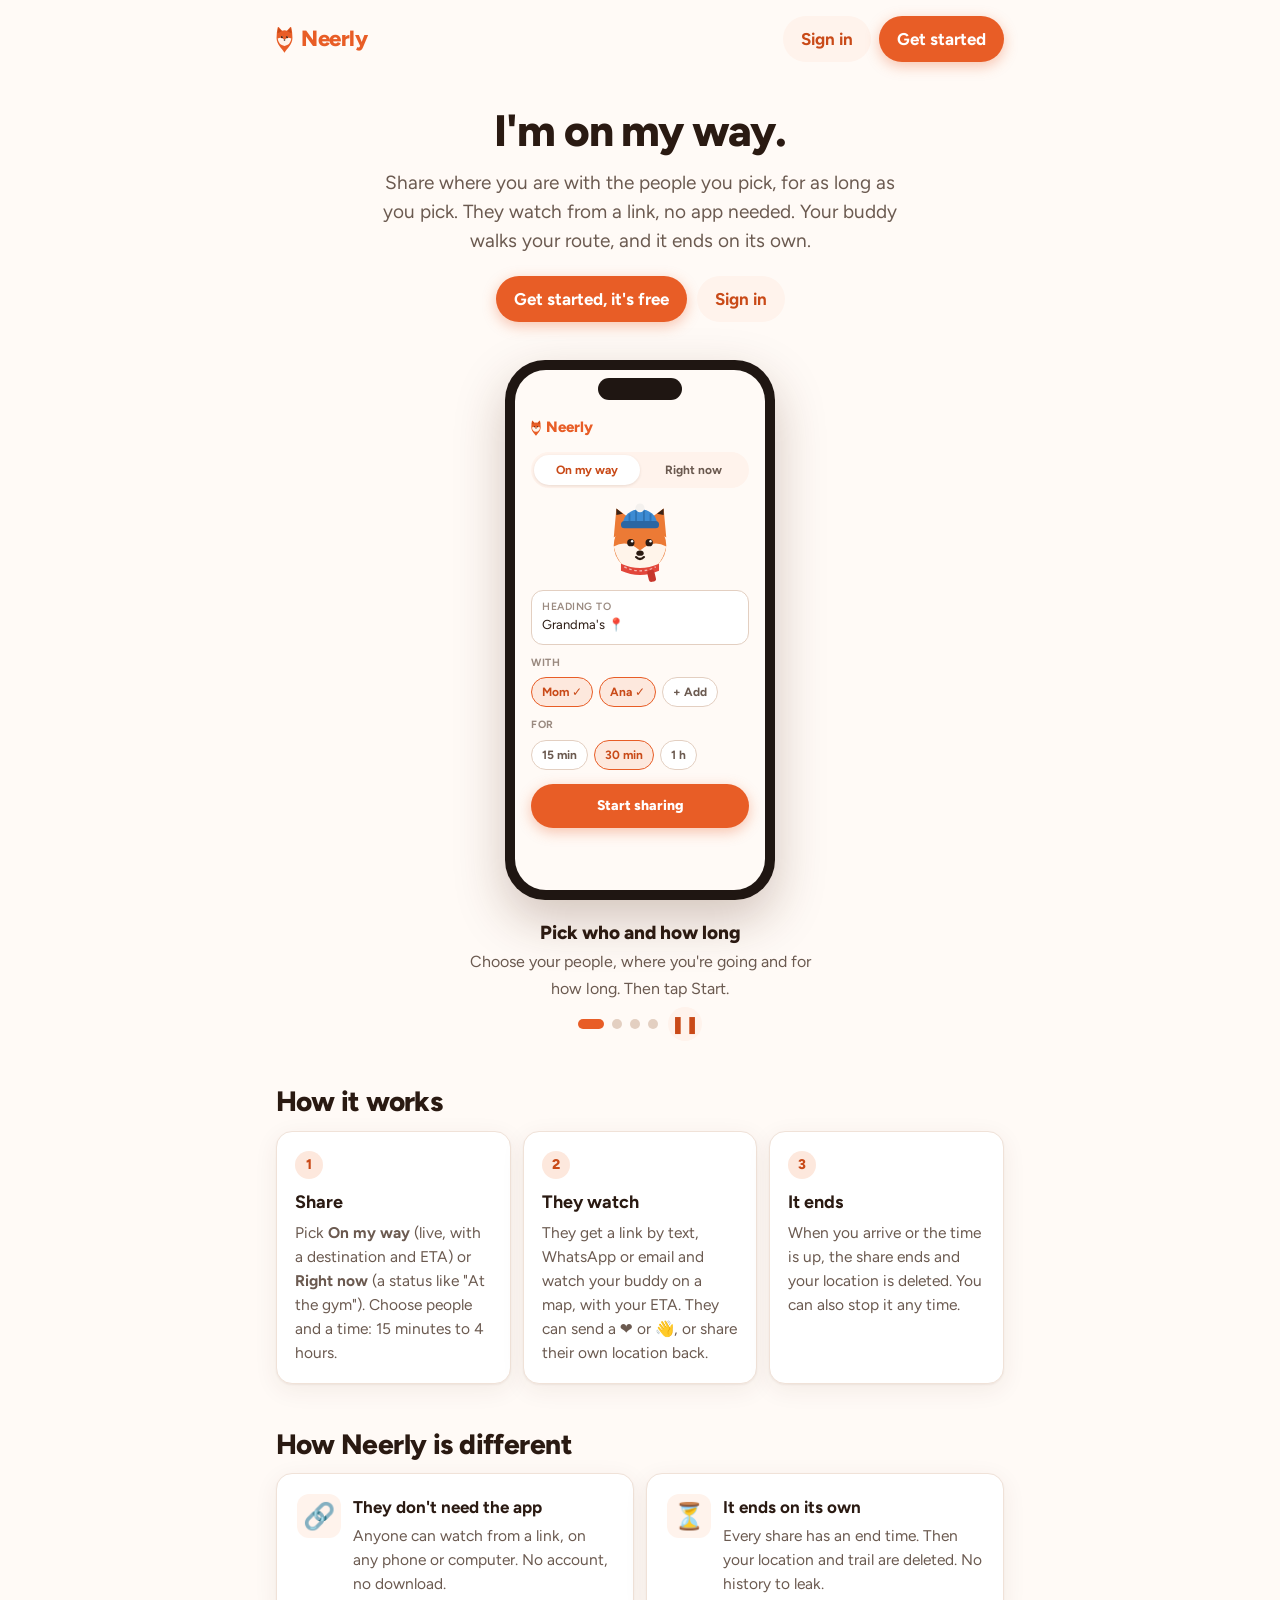
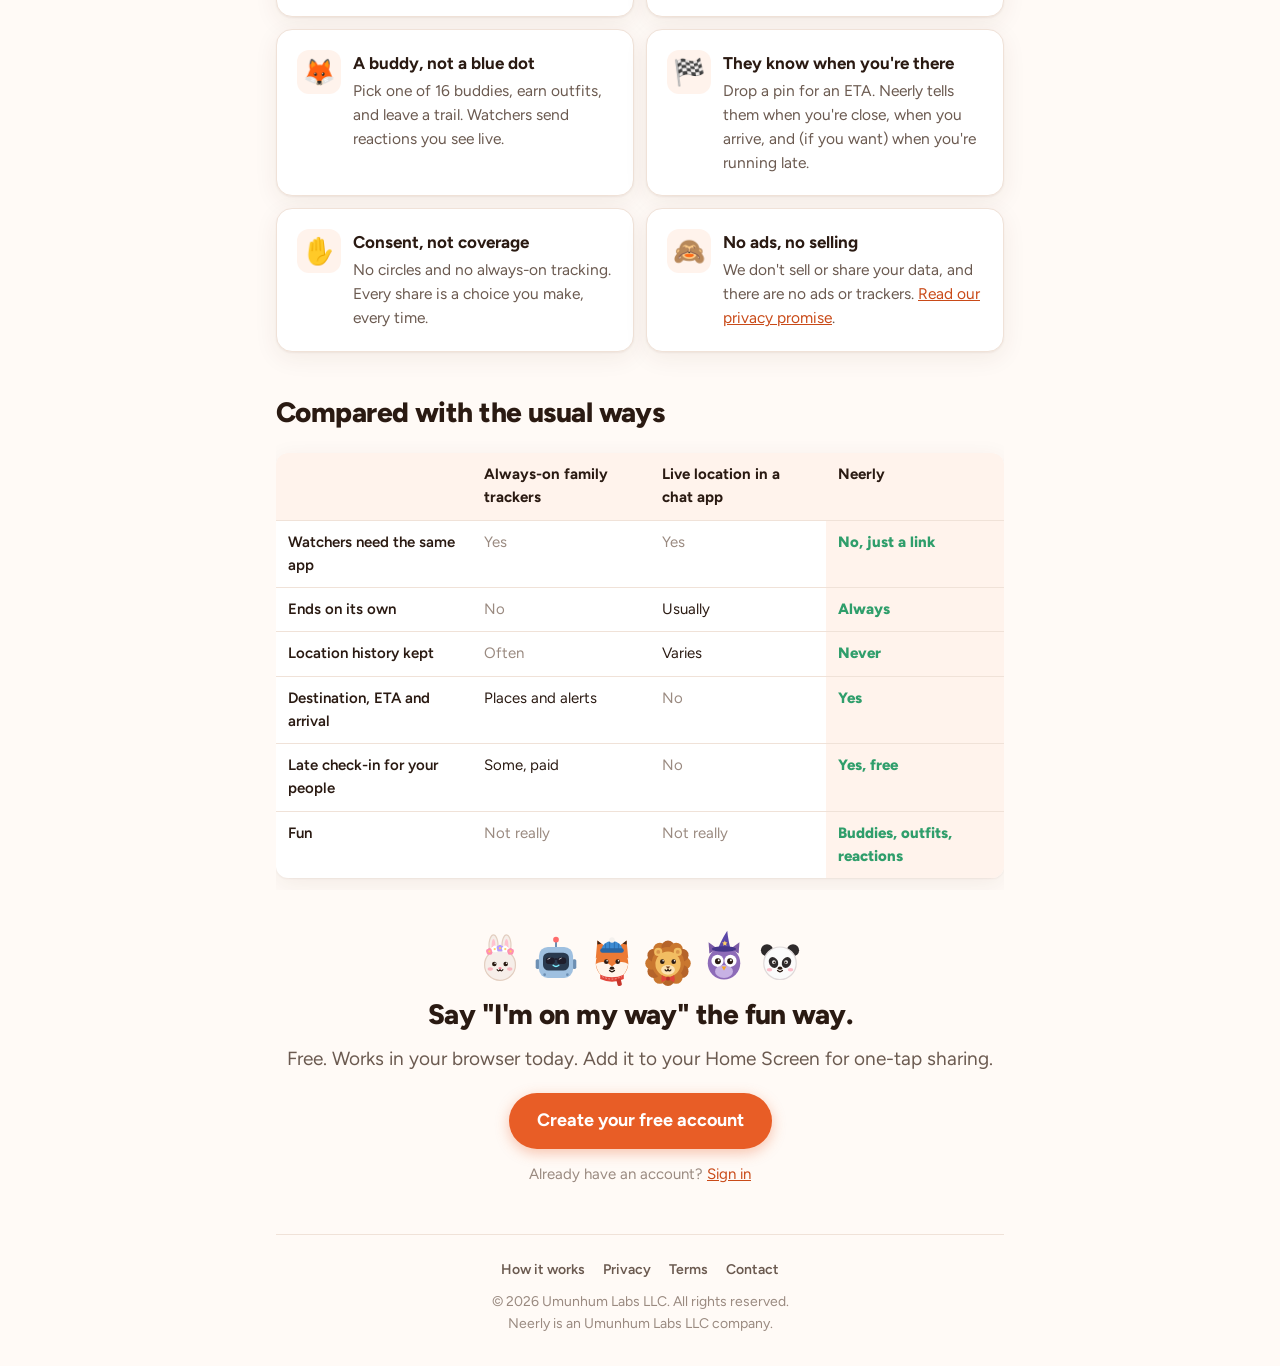
==== commit 1d17fd8f: "Add files via upload" ====
--- a/how/index.html
+++ b/how/index.html
@@ -147,6 +147,8 @@
 .buddies{display:flex;justify-content:center;gap:4px;margin:6px 0 0}
 .buddies svg{width:52px;height:52px}
 .cta{text-align:center;margin-top:44px}
+.top-ctas{display:flex;gap:8px}
+@media (max-width:380px){.top-ctas .pill{padding:9px 13px;font-size:15px}}
 .cta .pill{font-size:18px;padding:14px 28px}
 @media (max-width:640px){.steps,.usps{grid-template-columns:1fr}.cmp{font-size:13.5px}.cmp th,.cmp td{padding:8px 7px}}
 </style>
@@ -155,12 +157,13 @@
 <div class="wrap">
   <header class="top">
     <a class="brand" href="/"><span class="dot"></span>Neerly</a>
-    <a class="pill pill-primary" href="/">Open Neerly</a>
+    <nav class="top-ctas"><a class="pill pill-ghost" href="/?signin">Sign in</a><a class="pill pill-primary" href="/?signup">Get started</a></nav>
   </header>
 
   <section class="hero">
     <h1>I'm on my way.</h1>
     <p class="lead">Share where you are with the people you pick, for as long as you pick. They watch from a link, no app needed. Your buddy walks your route, and it ends on its own.</p>
+    <div class="ctas"><a class="pill pill-primary" href="/?signup">Get started, it's free</a><a class="pill pill-ghost" href="/?signin">Sign in</a></div>
   </section>
 
   <!-- The reel: four short scenes that play on a loop -->
@@ -308,7 +311,8 @@
     </div>
     <h2 style="margin-top:12px">Say "I'm on my way" the fun way.</h2>
     <p class="lead" style="margin-bottom:20px">Free. Works in your browser today. Add it to your Home Screen for one-tap sharing.</p>
-    <a class="pill pill-primary" href="/">Open Neerly</a>
+    <a class="pill pill-primary" href="/?signup">Create your free account</a>
+    <p class="muted" style="margin-top:14px;font-size:15px">Already have an account? <a href="/?signin">Sign in</a></p>
   </div>
 
   <footer class="site-foot">
--- a/neerly-assets/site.css
+++ b/neerly-assets/site.css
@@ -0,0 +1,52 @@
+/* Neerly site pages (v0.8.1): How it works, Privacy, Terms. Same colors and font as the app. */
+:root{
+  --accent:#e85d26; --accent-dark:#c94a18; --accent-soft:#fde8dd; --accent-softer:#fff3ec;
+  --bg:#fffaf6; --surface:#ffffff; --text:#2a1a12; --sub:#6b5a50; --muted:#9a8a80;
+  --border:#f0e2d8; --border-strong:#e3cfc1; --green:#2f9e6b; --green-soft:#e5f5ed;
+  --radius:16px; --shadow:0 1px 2px rgba(80,40,20,.06),0 6px 24px rgba(80,40,20,.07);
+  --font:'Figtree',system-ui,-apple-system,'Segoe UI',sans-serif;
+}
+*{box-sizing:border-box;margin:0;padding:0}
+body{font-family:var(--font);background:var(--bg);color:var(--text);font-size:17px;line-height:1.55;-webkit-font-smoothing:antialiased}
+a{color:var(--accent-dark)}
+.wrap{max-width:760px;margin:0 auto;padding:0 16px}
+.top{display:flex;align-items:center;justify-content:space-between;padding:16px 0}
+.brand{display:flex;align-items:center;gap:8px;font-weight:800;font-size:22px;letter-spacing:-.02em;color:var(--accent);text-decoration:none}
+.brand .dot{width:17px;height:27px;background:url(/neerly-assets/mark.svg) center/contain no-repeat}
+.pill{display:inline-flex;align-items:center;justify-content:center;gap:6px;padding:10px 18px;border-radius:999px;font-weight:700;text-decoration:none;white-space:nowrap}
+.pill-primary{background:var(--accent);color:#fff;box-shadow:0 4px 14px rgba(232,93,38,.35)}
+.pill-ghost{background:var(--accent-softer);color:var(--accent-dark)}
+h1{font-size:clamp(30px,6vw,44px);font-weight:800;letter-spacing:-.025em;line-height:1.12}
+h2{font-size:clamp(22px,4vw,28px);font-weight:800;letter-spacing:-.02em;line-height:1.2;margin:44px 0 12px}
+h3{font-size:18px;font-weight:700;margin:24px 0 6px}
+p,li{color:var(--text)}
+.lead{color:var(--sub);font-size:19px;margin-top:10px}
+.muted{color:var(--muted)}
+.card{background:var(--surface);border:1px solid var(--border);border-radius:var(--radius);box-shadow:var(--shadow);padding:20px}
+
+/* Legal pages */
+.doc{padding:8px 0 40px}
+.doc h1{margin-top:12px}
+.doc .eff{color:var(--muted);margin-top:6px;font-size:15px}
+.doc h2{font-size:22px;margin:36px 0 10px}
+.doc p{margin:10px 0}
+.doc ul,.doc ol{margin:10px 0 10px 22px}
+.doc li{margin:6px 0}
+.doc .short{margin-top:22px;background:var(--accent-softer);border:1px solid var(--accent-soft);border-radius:var(--radius);padding:18px 20px}
+.doc .short h2{margin-top:0;font-size:18px}
+.doc .short ul{margin-bottom:0}
+.tbl{width:100%;border-collapse:collapse;margin:12px 0;font-size:15px;background:var(--surface);border-radius:12px;overflow:hidden;box-shadow:var(--shadow)}
+.tbl th,.tbl td{text-align:left;padding:10px 12px;border-bottom:1px solid var(--border);vertical-align:top}
+.tbl th{background:var(--accent-softer);font-weight:700}
+.tbl tr:last-child td{border-bottom:none}
+.scroll-x{overflow-x:auto;-webkit-overflow-scrolling:touch}
+.toc{margin:18px 0 0;padding:14px 18px;border:1px solid var(--border);border-radius:12px;background:var(--surface)}
+.toc ol{margin:6px 0 0 20px;columns:2;column-gap:28px;font-size:15px}
+@media (max-width:560px){.toc ol{columns:1}}
+
+/* Footer (every page) */
+.site-foot{border-top:1px solid var(--border);margin-top:48px;padding:24px 0 calc(32px + env(safe-area-inset-bottom));text-align:center;color:var(--muted);font-size:14px}
+.site-foot nav{display:flex;flex-wrap:wrap;justify-content:center;gap:6px 18px;margin-bottom:10px}
+.site-foot nav a{color:var(--sub);text-decoration:none;font-weight:600}
+.site-foot nav a:hover{color:var(--accent-dark)}
+.site-foot p{color:var(--muted)}
